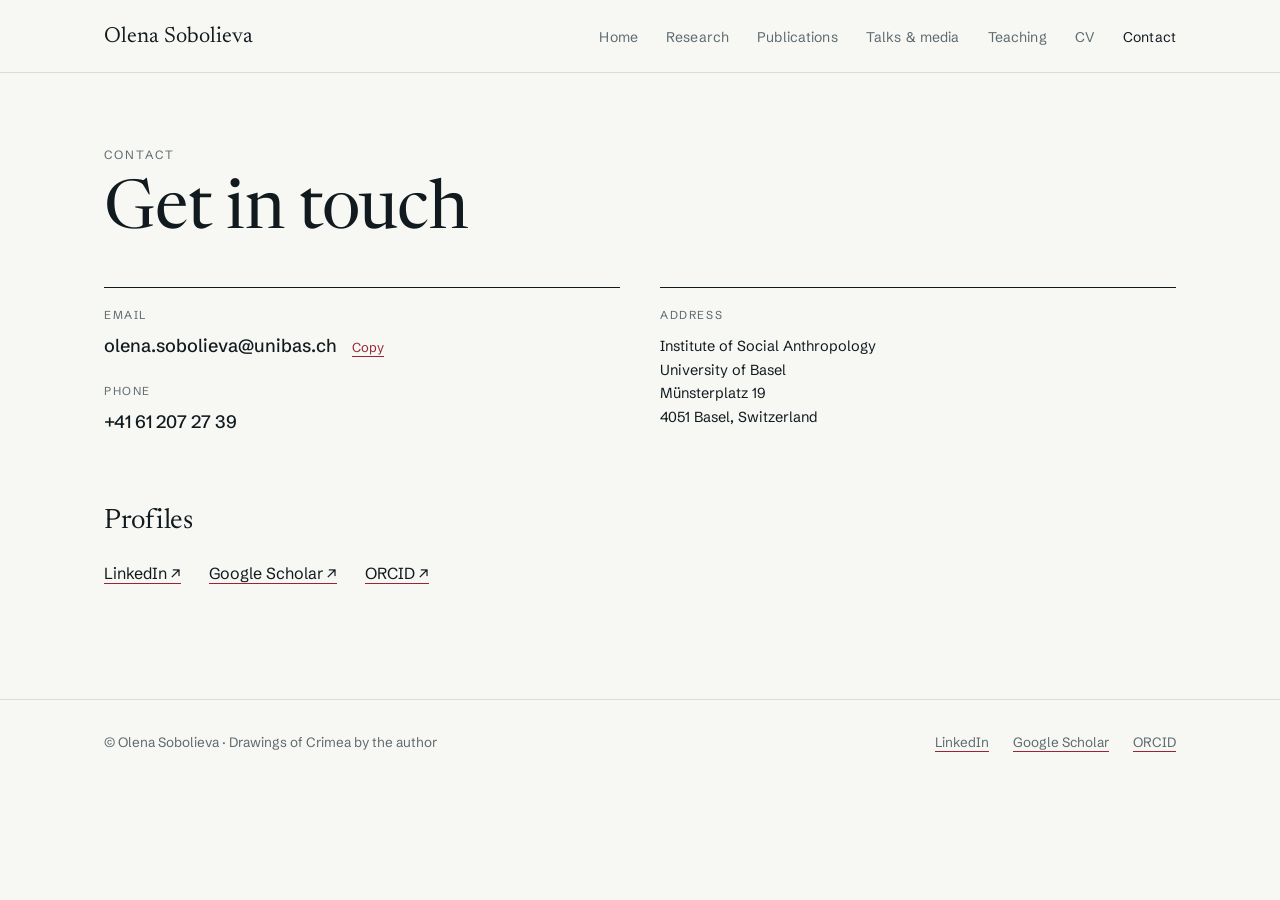
==== contact.html @ 4db4f327 "Add files via upload" ====
<!doctype html>
<html lang="en">
<head>
<meta charset="utf-8">
<meta name="viewport" content="width=device-width, initial-scale=1, viewport-fit=cover">
<title>Contact · Olena Sobolieva</title>
<meta name="description" content="Contact Olena Sobolieva, Institute of Social Anthropology, University of Basel.">
<meta name="author" content="Olena Sobolieva">
<meta property="og:type" content="website">
<meta property="og:title" content="Contact · Olena Sobolieva">
<meta property="og:description" content="Contact Olena Sobolieva, Institute of Social Anthropology, University of Basel.">
<meta property="og:image" content="images/mesa.jpg">
<link rel="icon" href="favicon.svg" type="image/svg+xml">
<link rel="preconnect" href="https://fonts.googleapis.com">
<link rel="preconnect" href="https://fonts.gstatic.com" crossorigin>
<link rel="stylesheet" href="https://fonts.googleapis.com/css2?family=Schibsted+Grotesk:wght@400;500;600;700;800&amp;family=Newsreader:ital,opsz,wght@0,6..72,300;0,6..72,400;1,6..72,400&amp;family=JetBrains+Mono:wght@400;500&amp;display=swap">
<link rel="stylesheet" href="style.css">
</head>
<body>
<header class="bar">
  <div class="wrap">
    <a class="brand" href="index.html">Olena Sobolieva</a>
    <nav class="tabs" aria-label="Sections">
      <a href="index.html">Home</a>
      <a href="research.html">Research</a>
      <a href="publications.html">Publications</a>
      <a href="talks.html">Talks &amp; media</a>
      <a href="teaching.html">Teaching</a>
      <a href="cv.html">CV</a>
      <a href="contact.html" aria-current="page">Contact</a>
    </nav>
  </div>
</header>

<main>
  <section class="view" id="contact">
    <div class="wrap">
      <div class="view-head"><span class="eyebrow">Contact</span><h1>Get in touch</h1></div>
      <div class="contact">
        <div class="card"><span class="k">Email</span><div class="row"><b id="email">olena.sobolieva@unibas.ch</b><button type="button" class="copy" id="copy-email">Copy</button></div><span class="k" style="margin-top:14px">Phone</span><b>+41 61 207 27 39</b></div>
        <div class="card"><span class="k">Address</span><span style="color:var(--ink)">Institute of Social Anthropology<br>University of Basel<br>Münsterplatz 19<br>4051 Basel, Switzerland</span></div>
      </div>
      <div class="block">
        <h2>Profiles</h2>
        <div class="links">
          <a href="https://www.linkedin.com/in/olena-sobolieva-127b26110/">LinkedIn ↗</a>
          <a href="https://scholar.google.com/citations?user=9arQNZ0AAAAJ&amp;hl=en">Google Scholar ↗</a>
          <a href="https://orcid.org/0000-0003-2673-3483">ORCID ↗</a>
        </div>
      </div>
    </div>
  </section>
</main>

<footer>
  <div class="wrap">
    <span>© Olena Sobolieva · Drawings of Crimea by the author</span>
    <nav aria-label="Profiles">
      <a href="https://www.linkedin.com/in/olena-sobolieva-127b26110/">LinkedIn</a>
      <a href="https://scholar.google.com/citations?user=9arQNZ0AAAAJ&amp;hl=en">Google Scholar</a>
      <a href="https://orcid.org/0000-0003-2673-3483">ORCID</a>
    </nav>
  </div>
</footer>

<script src="script.js"></script>
</body>
</html>
---- style.css ----
html { -webkit-text-size-adjust: 100%; }
body { margin: 0; }
img { max-width: 100%; }
[hidden] { display: none !important; }
/* Layout: thin top bar of text tabs; each tab is its own view (#home, #research …).
   Editorial treatment: square photographs, hairline rules, serif headlines, no pills or boxes.
   Palette: limestone and sea-glass neutrals, Black Sea ink, one cherry accent. */
:root {
  --bg: #f7f7f4;
  --surface: #ffffff;
  --ink: #111a1e;
  --muted: #5d6a6e;
  --line: #d9ddda;
  --accent: #9b2335;
  --on-photo: #ffffff;
  --sketch-blend: multiply;
  --sketch-paper: transparent;
  --serif: "Newsreader", Georgia, "Times New Roman", serif;
  --sans: "Schibsted Grotesk", "Helvetica Neue", Arial, sans-serif;
  --mono: "JetBrains Mono", ui-monospace, Menlo, monospace;
  --wrap: 1120px;
}
@media (prefers-color-scheme: dark) {
  :root:not([data-theme="light"]) {
    --bg: #0e1517; --surface: #141c1f; --ink: #e9eeec; --muted: #97a6a9;
    --line: #27343a; --accent: #e88596; --sketch-blend: normal; --sketch-paper: #f4f1ec; color-scheme: dark;
  }
}
:root[data-theme="dark"] {
  --bg: #0e1517; --surface: #141c1f; --ink: #e9eeec; --muted: #97a6a9;
  --line: #27343a; --accent: #e88596; --sketch-blend: normal; --sketch-paper: #f4f1ec; color-scheme: dark;
}
* { box-sizing: border-box; }
body { background: var(--bg); color: var(--ink); font-family: var(--sans); font-size: 16px; line-height: 1.62; -webkit-font-smoothing: antialiased; }
a { color: var(--ink); text-decoration: underline; text-decoration-color: var(--accent); text-underline-offset: 4px; text-decoration-thickness: 1px; transition: color .15s; }
a:hover { color: var(--accent); }
:focus-visible { outline: 1px solid var(--accent); outline-offset: 4px; }
.wrap { max-width: var(--wrap); margin: 0 auto; padding-left: max(24px, env(safe-area-inset-left, 0px)); padding-right: max(24px, env(safe-area-inset-right, 0px)); }
p { margin: 0; }
i, em { font-style: italic; }

/* top bar */
body::before { content: ""; position: fixed; inset: 0 0 auto; height: env(safe-area-inset-top, 0px); z-index: 10; background: var(--bg); }
.bar { position: sticky; top: env(safe-area-inset-top, 0px); z-index: 9; background: var(--bg); border-bottom: 1px solid var(--line); }
.bar .wrap { display: flex; align-items: baseline; justify-content: space-between; gap: 32px; padding-block: 20px 0; }
.brand { font-family: var(--serif); font-size: 22px; font-weight: 400; color: var(--ink); text-decoration: none; white-space: nowrap; padding-bottom: 16px; }
.brand:hover { color: var(--ink); }
.tabs { display: flex; gap: 28px; overflow-x: auto; scrollbar-width: none; }
.tabs::-webkit-scrollbar { display: none; }
.tabs a { color: var(--muted); text-decoration: none; font-size: 14px; letter-spacing: .01em; padding-bottom: 16px; border-bottom: 1px solid transparent; margin-bottom: -1px; white-space: nowrap; }
.tabs a:hover { color: var(--ink); }
.tabs a[aria-current="page"] { color: var(--ink); border-bottom-color: var(--ink); }

/* type */
.view { padding-bottom: 112px; }
.view-head { padding-block: 72px 40px; display: flex; flex-direction: column; gap: 14px; }
.eyebrow { font-size: 12px; letter-spacing: .16em; text-transform: uppercase; color: var(--muted); }
h1, h2 { font-family: var(--serif); font-weight: 400; letter-spacing: -.01em; margin: 0; text-wrap: balance; }
.view-head h1 { font-size: clamp(40px, 6vw, 68px); line-height: 1.02; }
.view-head p { color: var(--muted); max-width: 60ch; font-size: 17px; }
h2 { font-size: 28px; line-height: 1.2; }
.block { display: flex; flex-direction: column; gap: 22px; padding-top: 72px; }

/* hero: pen drawing of the Crimean mountains */
.hero { position: relative; border-bottom: 1px solid var(--line); }
.hero-text { position: relative; z-index: 1; padding-block: clamp(40px, 6vw, 80px) 0; }
.hero h1 { font-family: var(--serif); font-weight: 300; font-size: clamp(48px, 8vw, 112px); line-height: .9; letter-spacing: -.025em; }
.hero .role { margin-top: 22px; font-size: clamp(17px, 1.9vw, 20px); font-weight: 500; letter-spacing: .01em; color: var(--ink); }
.hero .fields { margin-top: 4px; font-size: clamp(14px, 1.5vw, 16px); letter-spacing: .06em; text-transform: uppercase; color: var(--muted); }
.drawing { margin: clamp(-60px, -4vw, -16px) auto 0; }
.drawing .sketch { max-height: 460px; object-fit: contain; }
.drawing figcaption { padding-block: 6px 18px; text-align: right; font-size: 11px; letter-spacing: .08em; text-transform: uppercase; color: var(--muted); }
.sketch { display: block; width: 100%; height: auto; mix-blend-mode: var(--sketch-blend); background: var(--sketch-paper); }

.intro { display: grid; grid-template-columns: 240px minmax(0, 1fr); gap: 64px; padding-top: 72px; align-items: start; }
.portrait { width: 100%; aspect-ratio: 3 / 4; object-fit: cover; object-position: 50% 18%; display: block; }
.intro .text { display: flex; flex-direction: column; gap: 18px; min-width: 0; }
.intro .lead { font-family: var(--serif); font-size: clamp(25px, 3vw, 34px); line-height: 1.25; max-width: 30ch; }
.intro .lead em { color: var(--accent); }
.intro p { max-width: 64ch; }
.affil { display: flex; flex-direction: column; gap: 6px; border-left: 1px solid var(--accent); padding-left: 18px; margin-block: 6px; }
.affil p { font-size: 17px; color: var(--muted); }
.affil b { font-weight: 600; color: var(--ink); }
.headrow { display: flex; flex-wrap: wrap; justify-content: space-between; align-items: baseline; gap: 8px 24px; }
.headrow a { font-size: 14px; }
.chip { font-size: 14px; color: var(--muted); }
.links { display: flex; flex-wrap: wrap; gap: 8px 28px; }

/* cards become ruled columns */
.cards { display: grid; grid-template-columns: repeat(3, minmax(0, 1fr)); gap: 40px; }
.card { border-top: 1px solid var(--ink); padding-top: 18px; display: flex; flex-direction: column; gap: 10px; min-width: 0; }
.card .k { font-size: 11.5px; letter-spacing: .14em; text-transform: uppercase; color: var(--muted); }
.card b { font-family: var(--serif); font-weight: 400; font-size: 22px; line-height: 1.25; }
.card span { color: var(--muted); font-size: 14.5px; }
.card a { font-size: 14px; margin-top: auto; align-self: flex-start; }

.cards.two { grid-template-columns: repeat(2, minmax(0, 1fr)); }
.jump { display: grid; grid-template-columns: repeat(2, minmax(0, 1fr)); column-gap: 48px; border-top: 1px solid var(--line); }
.jump a { display: flex; justify-content: space-between; align-items: baseline; gap: 16px; padding: 22px 0; border-bottom: 1px solid var(--line); color: var(--ink); text-decoration: none; font-family: var(--serif); font-size: 26px; }
.jump a span { display: block; font-family: var(--sans); font-size: 13.5px; color: var(--muted); margin-top: 2px; }
.jump a i { font-style: normal; font-family: var(--sans); font-size: 18px; color: var(--muted); transition: transform .2s, color .2s; }
.jump a:hover { color: var(--accent); }
.jump a:hover i { transform: translateX(4px); color: var(--accent); }

/* photo band */
.band { margin: 0; }
.band .sketch { max-height: 460px; object-fit: contain; }
.band figcaption { margin-top: 10px; font-size: 11px; letter-spacing: .08em; text-transform: uppercase; color: var(--muted); }

/* research */
.statement { display: flex; flex-direction: column; gap: 16px; padding-bottom: 48px; }
.statement p { font-size: 18px; line-height: 1.65; max-width: 62ch; }
.statement p:first-child { font-family: var(--serif); font-size: clamp(23px, 2.7vw, 30px); line-height: 1.35; max-width: 38ch; }
.project { border-top: 1px solid var(--ink); border-bottom: 1px solid var(--line); padding-block: 28px; display: grid; grid-template-columns: 220px minmax(0, 1fr); gap: 12px 40px; }
.project .eyebrow { color: var(--accent); padding-top: 8px; }
.project b { font-family: var(--serif); font-weight: 400; font-size: clamp(24px, 3vw, 34px); line-height: 1.2; grid-column: 2; grid-row: 1; }
.project span:last-child { grid-column: 2; color: var(--muted); font-size: 15px; }
.areas { display: grid; grid-template-columns: repeat(3, minmax(0, 1fr)); gap: 36px 40px; }
.areas .card { border-top-color: var(--line); }
.areas.four { grid-template-columns: repeat(2, minmax(0, 1fr)); gap: 40px 56px; }
.areas.four .card b { font-size: 24px; }
.areas .card b { font-size: 20px; }
.quote { padding-block: 8px; display: grid; grid-template-columns: minmax(0, 0.8fr) minmax(0, 1.2fr); gap: 56px; align-items: center; }
.quote .sketch { max-width: 420px; justify-self: center; }
@media (max-width: 760px) { .quote { grid-template-columns: minmax(0, 1fr); gap: 24px; } .quote .sketch { max-width: 300px; } }
.quote p { font-family: var(--serif); font-style: italic; font-size: clamp(24px, 3vw, 34px); line-height: 1.3; max-width: 34ch; }
.quote small { display: block; margin-top: 16px; font-family: var(--sans); font-style: normal; font-size: 12px; letter-spacing: .12em; text-transform: uppercase; color: var(--muted); }

/* lists */
.filters { display: flex; flex-wrap: wrap; gap: 8px 28px; border-bottom: 1px solid var(--line); }
.filters button { font: inherit; font-size: 14px; padding: 0 0 12px; margin-bottom: -1px; border: 0; border-bottom: 1px solid transparent; background: none; color: var(--muted); cursor: pointer; }
.filters button:hover { color: var(--ink); }
.filters button[aria-pressed="true"] { color: var(--ink); border-bottom-color: var(--ink); }
.list { list-style: none; margin: 0; padding: 0; border-top: 1px solid var(--line); }
.list li { display: grid; grid-template-columns: 110px minmax(0, 1fr); gap: 24px; padding: 20px 0; border-bottom: 1px solid var(--line); }
.list .y { font-size: 13.5px; color: var(--muted); font-variant-numeric: tabular-nums; padding-top: 2px; }
.list .c { min-width: 0; }
.list .t { font-weight: 500; }
.list .s { color: var(--muted); font-size: 14.5px; display: block; }
.list .tr { color: var(--muted); }
.meta { display: flex; flex-wrap: wrap; align-items: baseline; gap: 4px 20px; margin-top: 8px; font-size: 13.5px; }
.doi { font-family: var(--mono); font-size: 12px; overflow-wrap: anywhere; color: var(--muted); }
.tag { font-size: 11px; letter-spacing: .14em; text-transform: uppercase; color: var(--muted); }
.tag.hi { color: var(--accent); }
.media .k { font-size: 11px; letter-spacing: .14em; text-transform: uppercase; color: var(--accent); display: block; margin-bottom: 4px; }
.grid2 { display: grid; grid-template-columns: repeat(2, minmax(0, 1fr)); gap: 64px; }
.grid2 > div { display: flex; flex-direction: column; gap: 20px; min-width: 0; }
.grid2 h2:not(:first-child) { margin-top: 36px; }

/* contact */
.contact { display: grid; grid-template-columns: repeat(2, minmax(0, 1fr)); gap: 40px; }
.contact .card b { font-family: var(--sans); font-weight: 500; font-size: 18px; }
.row { display: flex; flex-wrap: wrap; align-items: baseline; gap: 16px; }
.copy { font: inherit; font-size: 13px; padding: 0; border: 0; background: none; color: var(--accent); cursor: pointer; text-decoration: underline; text-underline-offset: 4px; }

footer { border-top: 1px solid var(--line); }
footer .wrap { display: flex; flex-wrap: wrap; justify-content: space-between; gap: 12px 28px; padding-block: 32px; color: var(--muted); font-size: 13.5px; }
footer nav { display: flex; gap: 24px; flex-wrap: wrap; }
footer a { color: var(--muted); }

@media (max-width: 900px) {
  .cards, .areas { grid-template-columns: repeat(2, minmax(0, 1fr)); }
  .grid2 { grid-template-columns: minmax(0, 1fr); gap: 48px; }
  .project { grid-template-columns: minmax(0, 1fr); }
  .project b, .project span:last-child { grid-column: 1; grid-row: auto; }
}
@media (max-width: 680px) {
  .bar .wrap { flex-direction: column; gap: 10px; padding-top: 16px; }
  .brand { padding-bottom: 0; }
  .tabs { gap: 22px; width: 100%; }
  .intro { grid-template-columns: minmax(0, 1fr); gap: 28px; padding-top: 48px; }
  .portrait { width: 180px; }
  .cards, .cards.two, .areas, .areas.four, .jump, .contact { grid-template-columns: minmax(0, 1fr); }
  .list li { grid-template-columns: minmax(0, 1fr); gap: 4px; }
  .view-head { padding-top: 48px; }
  .block { padding-top: 56px; }
}
@media (prefers-reduced-motion: reduce) { * { transition: none !important; } }
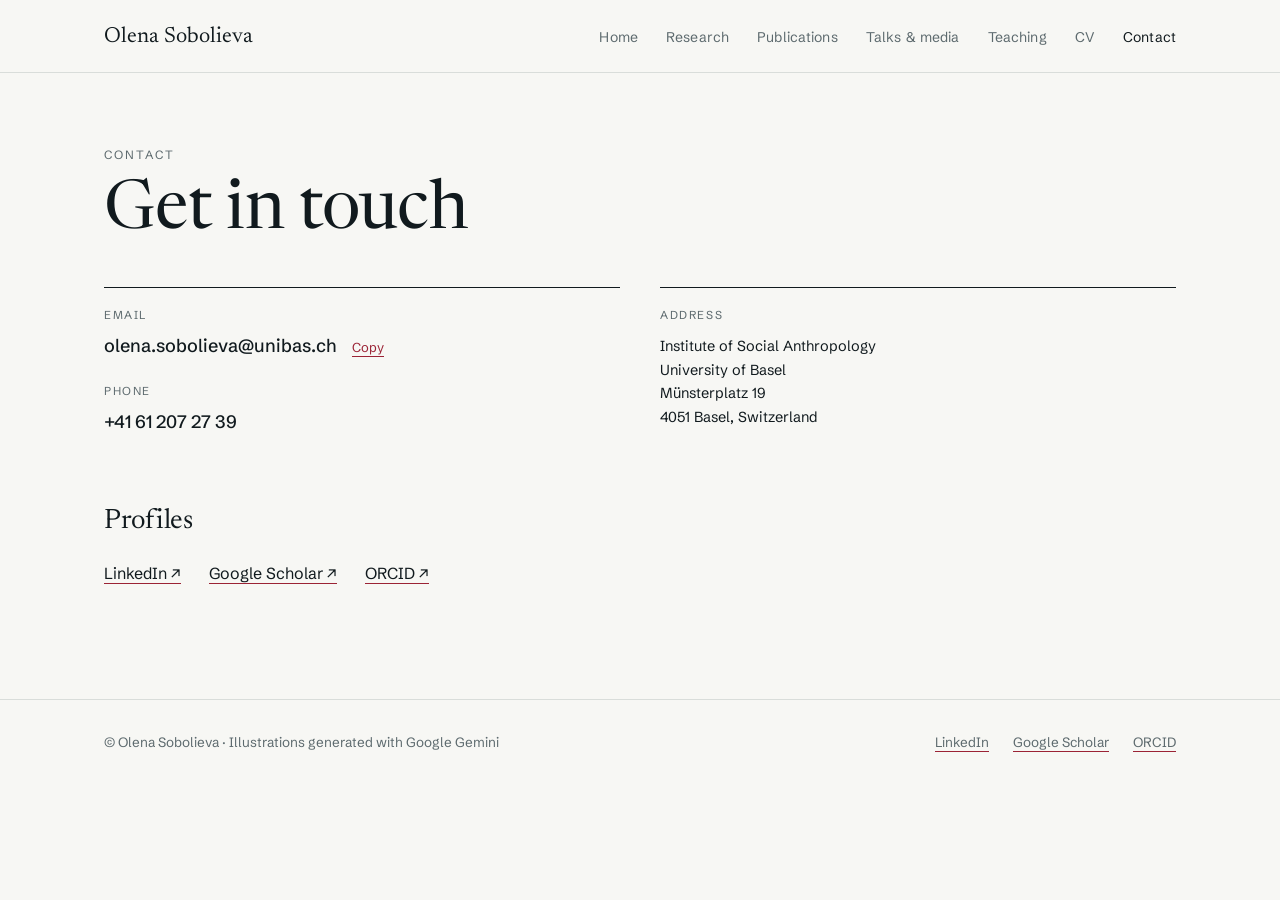
==== commit cde116e2: "Add files via upload" ====
--- a/contact.html
+++ b/contact.html
@@ -54,7 +54,7 @@
 
 <footer>
   <div class="wrap">
-    <span>© Olena Sobolieva · Drawings of Crimea by the author</span>
+    <span>© Olena Sobolieva · Illustrations generated with Google Gemini</span>
     <nav aria-label="Profiles">
       <a href="https://www.linkedin.com/in/olena-sobolieva-127b26110/">LinkedIn</a>
       <a href="https://scholar.google.com/citations?user=9arQNZ0AAAAJ&amp;hl=en">Google Scholar</a>
--- a/style.css
+++ b/style.css
@@ -67,13 +67,13 @@
 .hero h1 { font-family: var(--serif); font-weight: 300; font-size: clamp(48px, 8vw, 112px); line-height: .9; letter-spacing: -.025em; }
 .hero .role { margin-top: 22px; font-size: clamp(17px, 1.9vw, 20px); font-weight: 500; letter-spacing: .01em; color: var(--ink); }
 .hero .fields { margin-top: 4px; font-size: clamp(14px, 1.5vw, 16px); letter-spacing: .06em; text-transform: uppercase; color: var(--muted); }
-.drawing { margin: clamp(-60px, -4vw, -16px) auto 0; }
+.drawing { margin: clamp(-60px, -4vw, -16px) auto 0; padding-bottom: 24px; }
 .drawing .sketch { max-height: 460px; object-fit: contain; }
 .drawing figcaption { padding-block: 6px 18px; text-align: right; font-size: 11px; letter-spacing: .08em; text-transform: uppercase; color: var(--muted); }
 .sketch { display: block; width: 100%; height: auto; mix-blend-mode: var(--sketch-blend); background: var(--sketch-paper); }
 
-.intro { display: grid; grid-template-columns: 240px minmax(0, 1fr); gap: 64px; padding-top: 72px; align-items: start; }
-.portrait { width: 100%; aspect-ratio: 3 / 4; object-fit: cover; object-position: 50% 18%; display: block; }
+.intro { display: grid; grid-template-columns: minmax(0, 5fr) minmax(0, 7fr); gap: clamp(32px, 5vw, 72px); padding-top: 72px; align-items: start; }
+.portrait { width: 100%; aspect-ratio: 3 / 4; object-fit: cover; object-position: 50% 30%; display: block; position: sticky; top: 90px; }
 .intro .text { display: flex; flex-direction: column; gap: 18px; min-width: 0; }
 .intro .lead { font-family: var(--serif); font-size: clamp(25px, 3vw, 34px); line-height: 1.25; max-width: 30ch; }
 .intro .lead em { color: var(--accent); }
@@ -146,6 +146,13 @@
 .grid2 { display: grid; grid-template-columns: repeat(2, minmax(0, 1fr)); gap: 64px; }
 .grid2 > div { display: flex; flex-direction: column; gap: 20px; min-width: 0; }
 .grid2 h2:not(:first-child) { margin-top: 36px; }
+/* CV: one column, each entry on one line (years · role · institution) */
+#cv .grid2 { grid-template-columns: minmax(0, 1fr); gap: 0; }
+#cv .grid2 > div + div { margin-top: 36px; }
+#cv .list .c { display: grid; grid-template-columns: minmax(0, 320px) minmax(0, 1fr); gap: 2px 32px; align-items: baseline; }
+#cv .list .s { font-size: 15px; }
+#cv .grid2 > div > p { max-width: none; }
+@media (max-width: 680px) { #cv .list .c { grid-template-columns: minmax(0, 1fr); } }
 
 /* contact */
 .contact { display: grid; grid-template-columns: repeat(2, minmax(0, 1fr)); gap: 40px; }
@@ -169,7 +176,7 @@
   .brand { padding-bottom: 0; }
   .tabs { gap: 22px; width: 100%; }
   .intro { grid-template-columns: minmax(0, 1fr); gap: 28px; padding-top: 48px; }
-  .portrait { width: 180px; }
+  .portrait { width: 100%; max-width: 440px; position: static; }
   .cards, .cards.two, .areas, .areas.four, .jump, .contact { grid-template-columns: minmax(0, 1fr); }
   .list li { grid-template-columns: minmax(0, 1fr); gap: 4px; }
   .view-head { padding-top: 48px; }
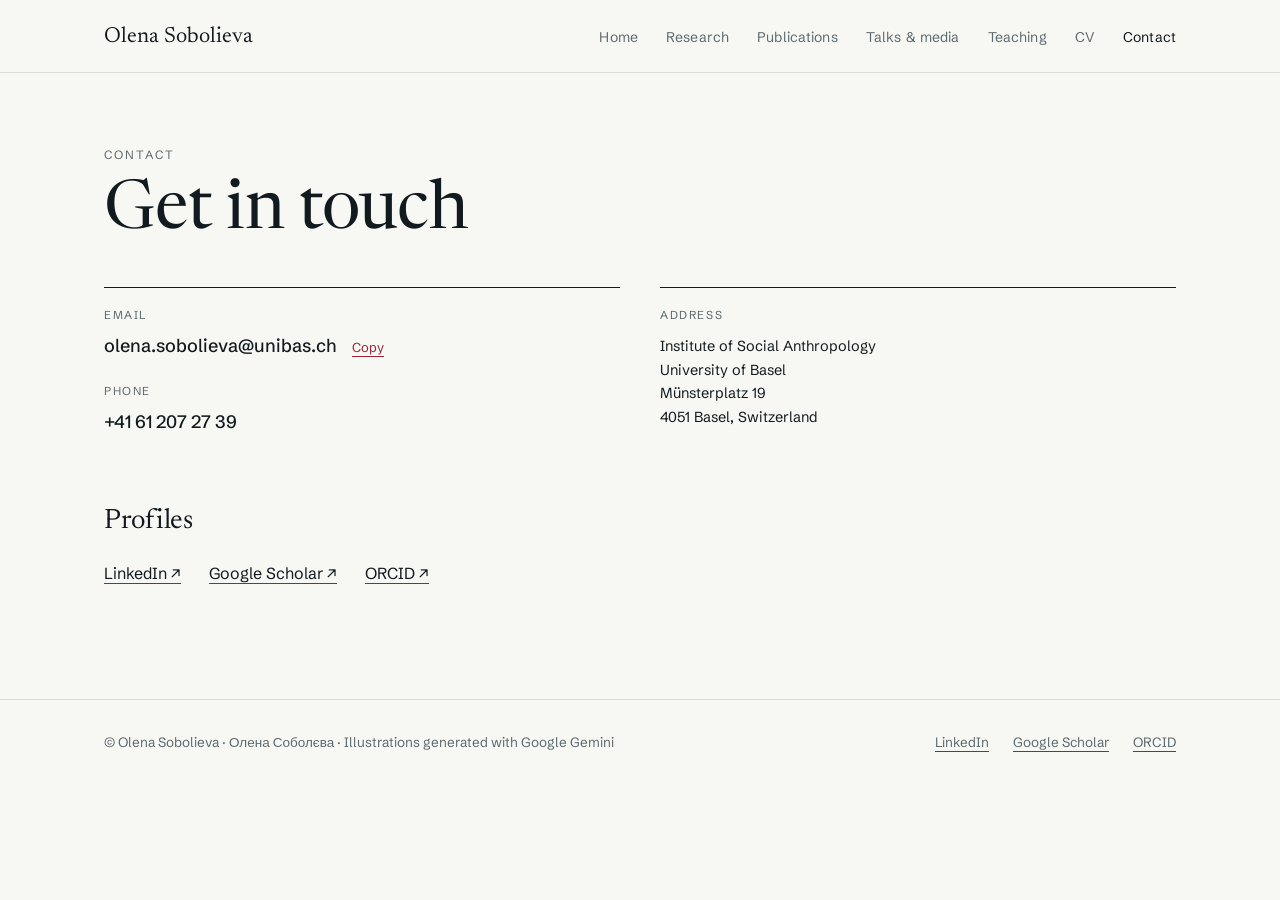
==== commit 5225a1cd: "Add a Ukrainian page so the site is found under "Олена Соболєва" - New uk.html in Ukrainian: bio, po" ====
--- a/contact.html
+++ b/contact.html
@@ -9,12 +9,15 @@
 <meta property="og:type" content="website">
 <meta property="og:title" content="Contact · Olena Sobolieva">
 <meta property="og:description" content="Contact Olena Sobolieva, Institute of Social Anthropology, University of Basel.">
-<meta property="og:image" content="images/mesa.jpg">
+<meta property="og:url" content="https://olena-sobolieva.info/contact.html">
+<meta property="og:image" content="https://olena-sobolieva.info/images/crimea-mountains-illustration.jpg">
+<meta name="twitter:card" content="summary_large_image">
+<link rel="canonical" href="https://olena-sobolieva.info/contact.html">
 <link rel="icon" href="favicon.svg" type="image/svg+xml">
 <link rel="preconnect" href="https://fonts.googleapis.com">
 <link rel="preconnect" href="https://fonts.gstatic.com" crossorigin>
 <link rel="stylesheet" href="https://fonts.googleapis.com/css2?family=Schibsted+Grotesk:wght@400;500;600;700;800&amp;family=Newsreader:ital,opsz,wght@0,6..72,300;0,6..72,400;1,6..72,400&amp;family=JetBrains+Mono:wght@400;500&amp;display=swap">
-<link rel="stylesheet" href="style.css">
+<link rel="stylesheet" href="style.css?v=dddde8cc">
 </head>
 <body>
 <header class="bar">
@@ -54,7 +57,7 @@
 
 <footer>
   <div class="wrap">
-    <span>© Olena Sobolieva · Illustrations generated with Google Gemini</span>
+    <span>© Olena Sobolieva · <span lang="uk">Олена Соболєва</span> · Illustrations generated with Google Gemini</span>
     <nav aria-label="Profiles">
       <a href="https://www.linkedin.com/in/olena-sobolieva-127b26110/">LinkedIn</a>
       <a href="https://scholar.google.com/citations?user=9arQNZ0AAAAJ&amp;hl=en">Google Scholar</a>
@@ -63,6 +66,6 @@
   </div>
 </footer>
 
-<script src="script.js"></script>
+<script src="script.js?v=e56ef705"></script>
 </body>
 </html>
--- a/style.css
+++ b/style.css
@@ -2,6 +2,7 @@
 body { margin: 0; }
 img { max-width: 100%; }
 [hidden] { display: none !important; }
+picture { display: contents; }
 /* Layout: thin top bar of text tabs; each tab is its own view (#home, #research …).
    Editorial treatment: square photographs, hairline rules, serif headlines, no pills or boxes.
    Palette: limestone and sea-glass neutrals, Black Sea ink, one cherry accent. */
@@ -14,6 +15,7 @@
   --accent: #9b2335;
   --on-photo: #ffffff;
   --sketch-blend: multiply;
+  --video-bg: #1b2628;
   --sketch-paper: transparent;
   --serif: "Newsreader", Georgia, "Times New Roman", serif;
   --sans: "Schibsted Grotesk", "Helvetica Neue", Arial, sans-serif;
@@ -73,7 +75,7 @@
 .sketch { display: block; width: 100%; height: auto; mix-blend-mode: var(--sketch-blend); background: var(--sketch-paper); }
 
 .intro { display: grid; grid-template-columns: minmax(0, 5fr) minmax(0, 7fr); gap: clamp(32px, 5vw, 72px); padding-top: 72px; align-items: start; }
-.portrait { width: 100%; aspect-ratio: 3 / 4; object-fit: cover; object-position: 50% 30%; display: block; position: sticky; top: 90px; }
+.portrait { width: 100%; height: auto; aspect-ratio: 3 / 4; object-fit: cover; object-position: 50% 30%; display: block; position: sticky; top: 90px; }
 .intro .text { display: flex; flex-direction: column; gap: 18px; min-width: 0; }
 .intro .lead { font-family: var(--serif); font-size: clamp(25px, 3vw, 34px); line-height: 1.25; max-width: 30ch; }
 .intro .lead em { color: var(--accent); }
@@ -154,6 +156,22 @@
 #cv .grid2 > div > p { max-width: none; }
 @media (max-width: 680px) { #cv .list .c { grid-template-columns: minmax(0, 1fr); } }
 
+/* video */
+.videos { display: grid; grid-template-columns: repeat(2, minmax(0, 1fr)); gap: 64px 40px; }
+.video { margin: 0; display: flex; flex-direction: column; gap: 0; min-width: 0; }
+.vthumb { position: relative; display: block; aspect-ratio: 16 / 9; max-width: 100%; background: var(--video-bg) center / cover no-repeat; overflow: hidden; text-decoration: none; }
+.vthumb::before { content: ""; position: absolute; inset: 0; background: linear-gradient(180deg, rgba(6,12,14,0) 45%, rgba(6,12,14,.6) 100%); transition: opacity .2s; }
+.vthumb:hover::before { opacity: .6; }
+.vthumb .play { position: absolute; left: 14px; bottom: 12px; font-size: 12px; letter-spacing: .14em; text-transform: uppercase; color: #fff; }
+.vthumb.playing::before { display: none; }
+.vthumb iframe { position: absolute; inset: 0; width: 100%; height: 100%; border: 0; }
+.video figcaption { display: grid; grid-template-columns: minmax(0, 1fr) auto; column-gap: 16px; padding-top: 16px; margin-top: 16px; border-top: 1px solid var(--ink); }
+.video .k { grid-column: 1; font-size: 11px; letter-spacing: .14em; text-transform: uppercase; color: var(--accent); }
+.video .vlang { grid-column: 2; grid-row: 1; font-size: 11px; letter-spacing: .14em; text-transform: uppercase; color: var(--muted); white-space: nowrap; }
+.video b { grid-column: 1 / -1; margin-top: 10px; font-family: var(--serif); font-weight: 400; font-size: 23px; line-height: 1.22; letter-spacing: -.005em; }
+.video .vsrc { grid-column: 1 / -1; margin-top: 8px; color: var(--muted); font-size: 14px; line-height: 1.45; }
+@media (max-width: 760px) { .videos { grid-template-columns: minmax(0, 1fr); gap: 36px; } }
+
 /* contact */
 .contact { display: grid; grid-template-columns: repeat(2, minmax(0, 1fr)); gap: 40px; }
 .contact .card b { font-family: var(--sans); font-weight: 500; font-size: 18px; }
@@ -183,3 +201,6 @@
   .block { padding-top: 56px; }
 }
 @media (prefers-reduced-motion: reduce) { * { transition: none !important; } }
+
+/* Ukrainian page: Cyrillic-capable faces */
+html[lang="uk"] { --serif: "Source Serif 4", Georgia, "Times New Roman", serif; --sans: "Golos Text", "Helvetica Neue", Arial, sans-serif; }
